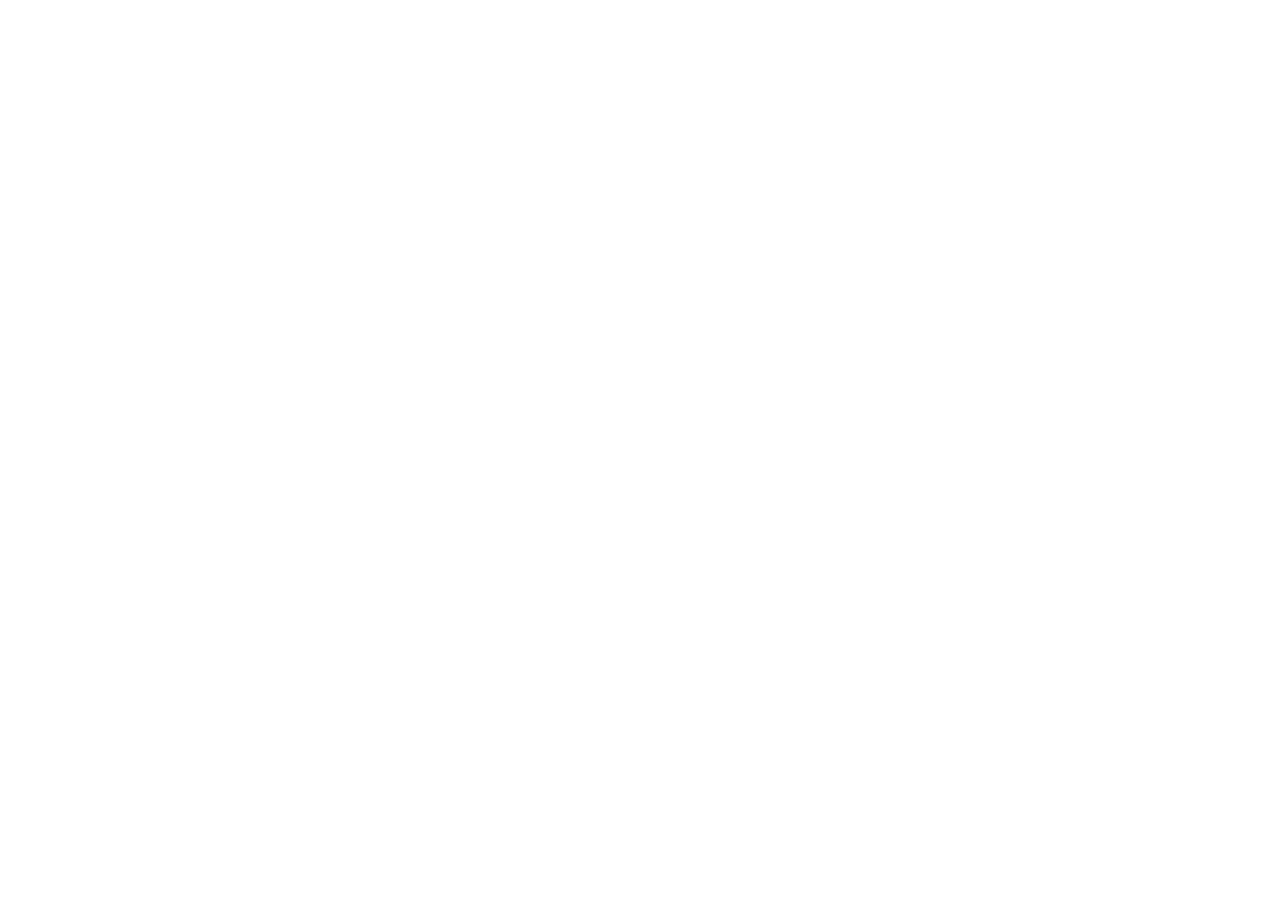
==== index.html @ 0bfb457b "init" ====
<!doctype html>
<html lang="en">
<head>
  <meta charset="utf-8">
  <meta name="viewport" content="width=device-width, initial-scale=1">
  <title>Page Title</title>
  <link rel="stylesheet" href="css/style.css">
  <script src="js/script.js" language="javascript"></script>
</head>
<body>

</body>
</html>
---- css/style.css ----
/* GLOBAL STYLESHEET */
*, *::before, *::after { box-sizing: border-box; }
body { margin: 0; }
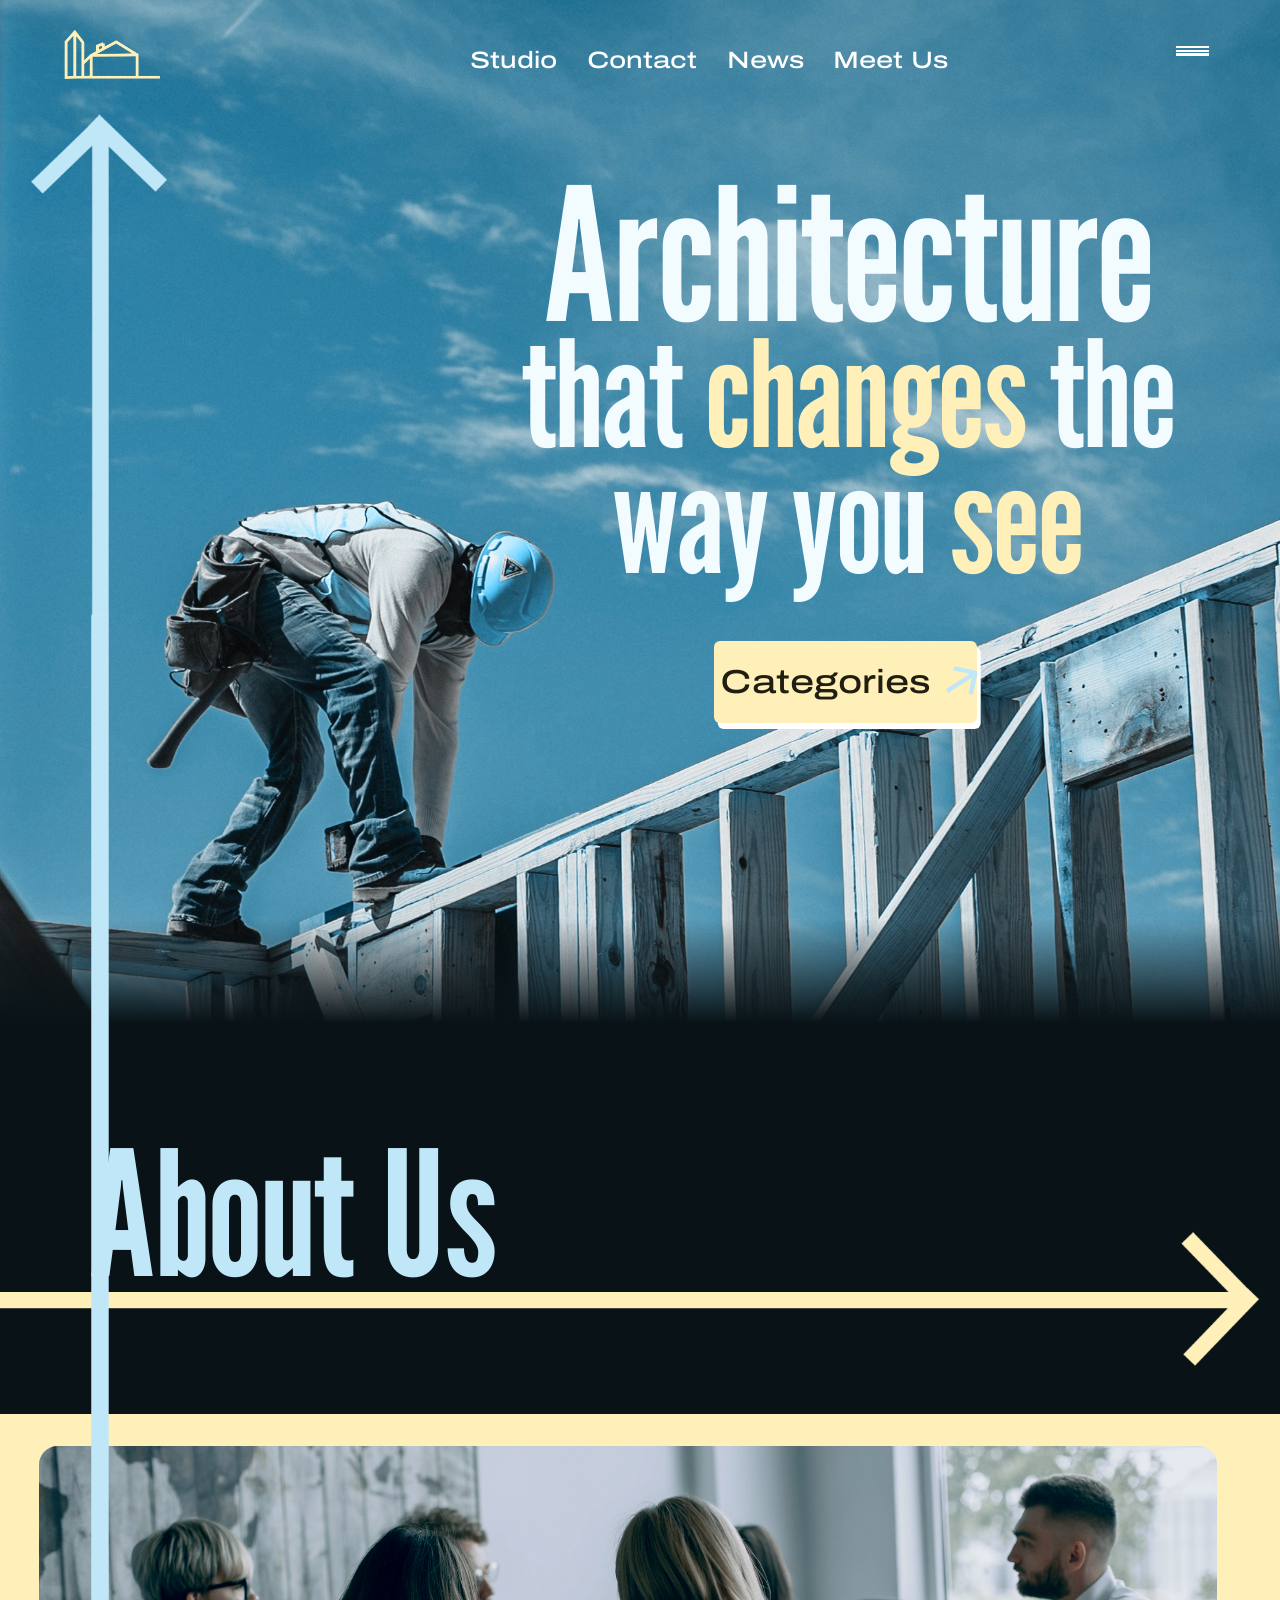
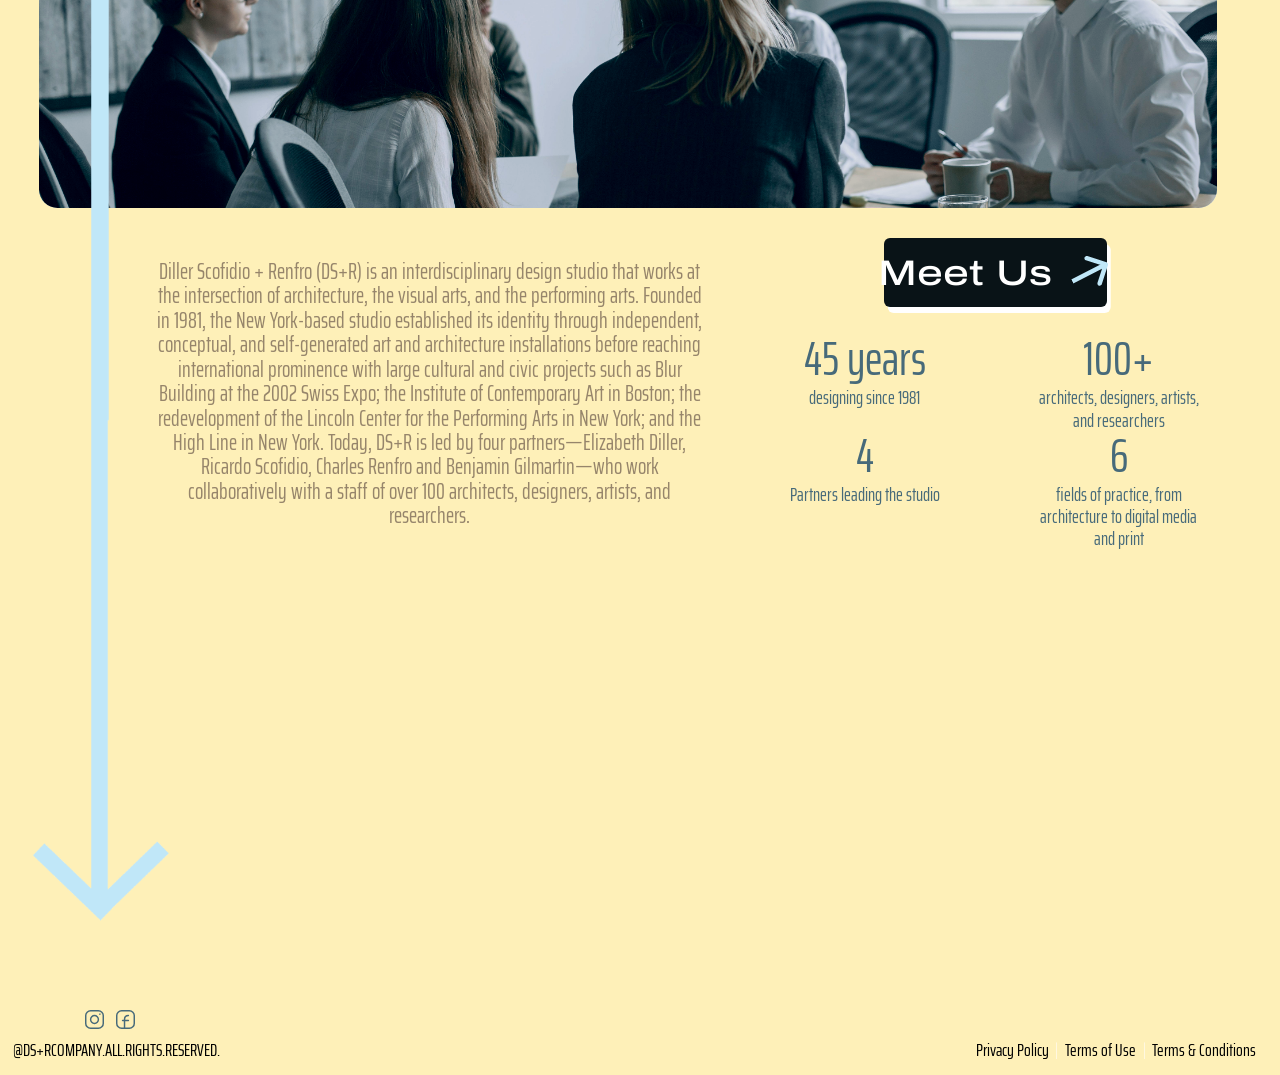
==== commit a9d73c1b: "working home page" ====
--- a/index.html
+++ b/index.html
@@ -3,11 +3,126 @@
 <head>
   <meta charset="utf-8">
   <meta name="viewport" content="width=device-width, initial-scale=1">
-  <title>Page Title</title>
+  <title>DS+R — Architecture that changes the way you see</title>
+  <link rel="preconnect" href="https://fonts.googleapis.com">
+  <link rel="preconnect" href="https://fonts.gstatic.com" crossorigin>
+  <link href="https://fonts.googleapis.com/css2?family=League+Gothic&family=Saira+Extra+Condensed:wght@400;500&family=Archivo:wdth,wght@125,500&display=swap" rel="stylesheet">
   <link rel="stylesheet" href="css/style.css">
-  <script src="js/script.js" language="javascript"></script>
+  <script src="js/script.js" defer></script>
 </head>
 <body>
 
+  <div class="page">
+
+    <!-- ===== Backgrounds ===== -->
+    <div class="hero-photo" aria-hidden="true">
+      <img src="images/homepage-photo.jpg" alt="">
+      <div class="hero-hue"></div>
+    </div>
+    <div class="dark-bg" aria-hidden="true"></div>
+    <div class="yellow-panel" aria-hidden="true"></div>
+    <div class="footer-bg" aria-hidden="true"></div>
+
+    <!-- ===== Navigation ===== -->
+    <header class="nav">
+      <a class="logo" href="index.html" aria-label="DS+R home">
+        <img src="images/logo-dsr.png" alt="DS+R">
+      </a>
+      <nav class="nav-links" id="nav-links" aria-label="Primary">
+        <a href="#about">Studio</a>
+        <a href="contact.html">Contact</a>
+        <a href="news.html">News</a>
+        <a href="meet-us.html">Meet Us</a>
+      </nav>
+      <button class="sandwich" type="button" aria-label="Open menu" aria-expanded="false" aria-controls="nav-links">
+        <span></span><span></span><span></span>
+      </button>
+    </header>
+
+    <!-- ===== Big blue arrows (page-long) ===== -->
+    <div class="blue-arrow blue-arrow--up" aria-hidden="true">
+      <img src="images/arrow-blue.png" alt="">
+    </div>
+    <div class="blue-arrow blue-arrow--down" aria-hidden="true">
+      <img src="images/arrow-blue.png" alt="">
+    </div>
+
+    <!-- ===== Hero ===== -->
+    <section class="hero" aria-labelledby="hero-title">
+      <h1 class="hero-title" id="hero-title">
+        <span class="hero-title__big">Architecture</span><br>
+        that <em>changes</em> the<br>
+        way you <em>see</em>
+      </h1>
+      <a class="btn btn--categories" href="categories.html">
+        <span>Categories</span>
+        <img class="btn__arrow" src="images/arrow-categories.svg" alt="">
+      </a>
+    </section>
+
+    <!-- ===== About Us ===== -->
+    <section class="about" id="about" aria-labelledby="about-title">
+      <h2 class="about-title" id="about-title">About Us</h2>
+
+      <div class="yellow-arrow" aria-hidden="true">
+        <img src="images/arrows-yellow.png" alt="">
+      </div>
+
+      <figure class="about-photo">
+        <img src="images/about-us-photo.jpg" alt="The DS+R team in discussion around a conference table">
+        <div class="about-photo__burn" aria-hidden="true"></div>
+      </figure>
+
+      <p class="about-text">
+        Diller Scofidio + Renfro (DS+R) is an interdisciplinary design studio that works at the intersection of architecture, the visual arts, and the performing arts. Founded in 1981, the New York-based studio established its identity through independent, conceptual, and self-generated art and architecture installations before reaching international prominence with large cultural and civic projects such as Blur Building at the 2002 Swiss Expo; the Institute of Contemporary Art in Boston; the redevelopment of the Lincoln Center for the Performing Arts in New York; and the High Line in New York. Today, DS+R is led by four partners—Elizabeth Diller, Ricardo Scofidio, Charles Renfro and Benjamin Gilmartin—who work collaboratively with a staff of over 100 architects, designers, artists, and researchers.
+      </p>
+
+      <a class="btn btn--meet" href="meet-us.html">
+        <span>Meet Us</span>
+        <img class="btn__arrow" src="images/arrow-meet-us.svg" alt="">
+      </a>
+
+      <ul class="facts">
+        <li class="fact">
+          <span class="fact__number">45 years</span>
+          <span class="fact__label">designing since 1981</span>
+        </li>
+        <li class="fact">
+          <span class="fact__number">100+</span>
+          <span class="fact__label">architects, designers, artists, and researchers</span>
+        </li>
+        <li class="fact">
+          <span class="fact__number">4</span>
+          <span class="fact__label">Partners leading the studio</span>
+        </li>
+        <li class="fact">
+          <span class="fact__number">6</span>
+          <span class="fact__label">fields of practice, from architecture to digital media and print</span>
+        </li>
+      </ul>
+    </section>
+
+    <!-- ===== Footer ===== -->
+    <footer class="footer">
+      <div class="footer__social">
+        <a href="https://www.instagram.com/" aria-label="Instagram" target="_blank" rel="noopener">
+          <img src="images/social-2.svg" alt="">
+        </a>
+        <a href="https://www.facebook.com/" aria-label="Facebook" target="_blank" rel="noopener">
+          <img src="images/social-1.svg" alt="">
+        </a>
+      </div>
+      <p class="footer__copy">@DS+RCOMPANY.ALL.RIGHTS.RESERVED.</p>
+      <nav class="footer__links" aria-label="Legal">
+        <a href="#">Privacy Policy</a>
+        <span class="footer__divider" aria-hidden="true"><img src="images/footer-divider.svg" alt=""></span>
+        <a href="#">Terms of Use</a>
+        <span class="footer__divider" aria-hidden="true"><img src="images/footer-divider.svg" alt=""></span>
+        <a href="#">Terms &amp; Conditions</a>
+      </nav>
+    </footer>
+
+  </div>
+
 </body>
 </html>
--- a/css/style.css
+++ b/css/style.css
@@ -1,3 +1,486 @@
-/* GLOBAL STYLESHEET */
+/* GLOBAL STYLESHEET
+   ------------------------------------------------------------
+   The Figma frame "HomePage/About Us" is 1728 x 3611.
+   The root font-size is set so that 1rem == 1 design pixel at any
+   viewport width, so every value below is copied straight from Figma
+   in rem and the whole page scales proportionally.
+   ------------------------------------------------------------ */
+
+:root {
+  --c-dark:    #091317;   /* About us background */
+  --c-yellow:  #fef0b8;   /* buttons, panels, highlights */
+  --c-blue:    #c0e7f8;   /* arrows, hue overlay, About Us title */
+  --c-ice:     #f2fbfe;   /* hero title */
+  --c-brown:   #96856b;   /* about paragraph */
+  --c-slate:   #476a7a;   /* facts, social icons */
+  --c-ink:     rgba(23, 21, 9, 0.96);
+
+  /* Apotek is the design font; the Google fonts are fallbacks that
+     match its condensed / extended proportions. */
+  --font-comp:     "Apotek Comp", "Saira Extra Condensed", "Arial Narrow", sans-serif;
+  --font-display:  "Apotek Comp", "League Gothic", "Saira Extra Condensed", "Arial Narrow", sans-serif;
+  --font-extended: "Apotek Extended", "Archivo", "Helvetica Neue", Arial, sans-serif;
+}
+
 *, *::before, *::after { box-sizing: border-box; }
-body { margin: 0; }+
+html {
+  font-size: calc(100vw / 1728);
+  -webkit-text-size-adjust: 100%;
+}
+
+body {
+  margin: 0;
+  background: var(--c-dark);
+  color: #fff;
+  font-family: var(--font-comp);
+  overflow-x: hidden;
+}
+
+img { display: block; }
+a { color: inherit; text-decoration: none; }
+ul { margin: 0; padding: 0; list-style: none; }
+h1, h2, p, figure { margin: 0; }
+
+/* ============================================================
+   Page artboard
+   ============================================================ */
+.page {
+  position: relative;
+  width: 100%;
+  height: 3611rem;
+  overflow: hidden;
+  background: #fff;
+  font-size: 16rem;
+}
+
+/* ---------- Backgrounds ---------- */
+.hero-photo {
+  position: absolute;
+  left: -719rem;
+  top: -64rem;
+  width: 3391rem;
+  height: 2261rem;
+}
+.hero-photo img {
+  width: 100%;
+  height: 100%;
+  object-fit: cover;
+}
+.hero-hue {
+  position: absolute;
+  left: 719rem;            /* page x = 0 */
+  top: 20rem;              /* page y = -44 */
+  width: 1728rem;
+  height: 2278rem;
+  background: var(--c-blue);
+  mix-blend-mode: hue;
+}
+
+.dark-bg {
+  position: absolute;
+  left: 0;
+  right: 0;
+  top: 1240rem;
+  bottom: 0;
+  background: linear-gradient(to bottom, rgba(9, 19, 23, 0) 0, var(--c-dark) 140rem);
+}
+
+.yellow-panel {
+  position: absolute;
+  left: 0;
+  right: 0;
+  top: 1909rem;
+  bottom: 0;               /* runs straight into the footer */
+  background: var(--c-yellow);
+}
+
+.footer-bg {
+  position: absolute;
+  left: 0;
+  right: 0;
+  top: 3507rem;
+  height: 104rem;
+  background: var(--c-yellow);
+}
+
+/* ---------- Navigation ---------- */
+.nav {
+  position: absolute;
+  left: 40rem;
+  top: 36rem;
+  width: 1592rem;
+  height: 162rem;
+  z-index: 5;
+}
+.logo {
+  position: absolute;
+  left: 0;
+  top: 0;
+  width: 190rem;
+  height: 162rem;
+}
+.logo img {
+  width: 100%;
+  height: 100%;
+  object-fit: cover;
+}
+
+.nav-links {
+  position: absolute;
+  left: 595rem;            /* page x = 635 */
+  top: 26rem;              /* page y = 62 */
+  display: flex;
+  gap: 40rem;
+  font-family: var(--font-extended);
+  font-stretch: 125%;
+  font-weight: 500;
+  font-size: 32rem;
+  line-height: 38rem;
+  color: #fff;
+  white-space: nowrap;
+}
+.nav-links a {
+  transition: color .2s ease;
+}
+.nav-links a:hover,
+.nav-links a:focus-visible {
+  color: var(--c-yellow);
+}
+
+.sandwich {
+  position: absolute;
+  left: 1547rem;           /* page x = 1587 */
+  top: 26rem;              /* page y = 62 */
+  width: 45rem;
+  height: 13rem;
+  padding: 0;
+  border: 0;
+  background: none;
+  cursor: pointer;
+  display: flex;
+  flex-direction: column;
+  justify-content: space-between;
+}
+.sandwich span {
+  display: block;
+  width: 45rem;
+  height: 3rem;
+  background: #fff;
+  transition: transform .25s ease, opacity .25s ease;
+}
+/* open state: bars become an X */
+.nav.is-open .sandwich span:nth-child(1) { transform: translateY(5rem) rotate(45deg); }
+.nav.is-open .sandwich span:nth-child(2) { opacity: 0; }
+.nav.is-open .sandwich span:nth-child(3) { transform: translateY(-5rem) rotate(-45deg); }
+
+/* ---------- Big blue arrows ---------- */
+.blue-arrow {
+  position: absolute;
+  width: 675rem;
+  height: 4096rem;
+  pointer-events: none;
+  z-index: 3;
+}
+.blue-arrow img {
+  width: 100%;
+  height: 100%;
+  object-fit: cover;
+}
+.blue-arrow--up {
+  left: -245rem;
+  top: -792rem;
+}
+.blue-arrow--down {
+  left: -160rem;
+  top: 254rem;
+  transform: rotate(180deg);
+}
+
+/* ---------- Hero ---------- */
+.hero {
+  position: absolute;
+  inset: 0 0 auto 0;
+  height: 1308rem;
+  z-index: 4;
+}
+
+.hero-title {
+  position: absolute;
+  left: 611rem;
+  top: 258rem;
+  width: 1069rem;
+  font-family: var(--font-display);
+  font-weight: 400;
+  font-size: 200rem;
+  line-height: 170rem;
+  text-align: center;
+  white-space: nowrap;
+  color: var(--c-ice);
+}
+.hero-title__big { font-size: 250rem; }
+.hero-title em {
+  font-style: normal;
+  color: var(--c-yellow);
+}
+
+/* ---------- Buttons (shared) ---------- */
+.btn {
+  position: absolute;
+  display: flex;
+  align-items: center;
+  justify-content: center;
+  border-radius: 8rem;
+  box-shadow: 5rem 8rem 0.8rem 0 #fff;
+  font-family: var(--font-extended);
+  font-stretch: 125%;
+  font-weight: 500;
+  line-height: normal;
+  white-space: nowrap;
+  transition: transform .2s ease, box-shadow .2s ease;
+}
+.btn:hover,
+.btn:focus-visible {
+  transform: translate(2rem, 3rem);
+  box-shadow: 3rem 5rem 0.8rem 0 #fff;
+}
+.btn__arrow { flex: none; }
+
+.btn--categories {
+  left: 964rem;
+  top: 865rem;
+  width: 355.44rem;
+  height: 111rem;
+  gap: 18rem;
+  padding-left: 10rem;
+  background: var(--c-yellow);
+  color: var(--c-ink);
+  font-size: 45rem;
+}
+.btn--categories .btn__arrow {
+  width: 47.94rem;
+  height: 44.17rem;
+  transform: rotate(-30.96deg);
+}
+
+.btn--meet {
+  left: 1194rem;
+  top: 1173rem;            /* page y = 2481 (inside .about, which starts at 1308) */
+  width: 301rem;
+  height: 94rem;
+  gap: 24rem;
+  padding-right: 6rem;
+  background: var(--c-dark);
+  color: #fff;
+  font-size: 48rem;
+  z-index: 4;
+}
+.btn--meet .btn__arrow {
+  width: 53.5rem;
+  height: 44.18rem;
+  transform: rotate(-27.09deg);
+}
+
+/* ---------- About Us ---------- */
+.about {
+  position: absolute;
+  left: 0;
+  right: 0;
+  top: 1308rem;
+  height: 2199rem;
+  z-index: 2;
+}
+
+.about-title {
+  position: absolute;
+  left: -30rem;
+  top: 244rem;             /* page y = 1552 */
+  width: 851rem;
+  font-family: var(--font-display);
+  font-weight: 400;
+  font-size: 235rem;
+  line-height: 170rem;
+  text-align: center;
+  color: var(--c-blue);
+  white-space: nowrap;
+}
+
+.yellow-arrow {
+  position: absolute;
+  left: -1405rem;
+  top: 270rem;             /* page y = 1578 */
+  width: 4023rem;
+  height: 663rem;
+  display: flex;
+  align-items: center;
+  justify-content: center;
+  pointer-events: none;
+  z-index: 3;
+}
+.yellow-arrow img {
+  flex: none;
+  width: 663rem;
+  height: 4023rem;
+  object-fit: cover;
+  transform: rotate(90deg);
+}
+
+.about-photo {
+  position: absolute;
+  left: 53rem;
+  top: 644rem;             /* page y = 1952 */
+  width: 1590rem;
+  height: 489rem;
+  border-radius: 25rem;
+  overflow: hidden;
+  isolation: isolate;
+  z-index: 4;
+}
+.about-photo img {
+  position: absolute;
+  left: 0;
+  top: -23.91%;
+  width: 100%;
+  height: 216.8%;
+  object-fit: cover;
+}
+.about-photo__burn {
+  position: absolute;
+  inset: 0;
+  background: var(--c-blue);
+  mix-blend-mode: color-burn;
+}
+
+.about-text {
+  position: absolute;
+  left: 204rem;
+  top: 1203rem;            /* page y = 2511 */
+  width: 753rem;
+  font-family: var(--font-comp);
+  font-weight: 400;
+  font-size: 30rem;
+  line-height: 33rem;
+  text-align: center;
+  color: var(--c-brown);
+  z-index: 4;
+}
+
+.facts {
+  position: absolute;
+  left: 1048rem;
+  top: 1298rem;            /* page y = 2606 */
+  width: 582rem;
+  display: grid;
+  grid-template-columns: 239rem 239rem;
+  column-gap: 104rem;
+  grid-auto-rows: 130rem;
+  font-family: var(--font-comp);
+  text-align: center;
+  color: var(--c-slate);
+  z-index: 4;
+}
+.fact {
+  display: flex;
+  flex-direction: column;
+}
+.fact__number {
+  font-size: 64rem;
+  line-height: 77rem;
+}
+.fact__label {
+  font-size: 25rem;
+  line-height: 30rem;
+}
+
+/* ---------- Footer ---------- */
+.footer {
+  position: absolute;
+  left: 17rem;
+  top: 3524rem;
+  width: 1679rem;
+  height: 63rem;
+  font-family: var(--font-comp);
+  font-size: 24rem;
+  line-height: normal;
+  color: #000;
+  z-index: 4;
+}
+.footer__social {
+  position: absolute;
+  left: 99rem;             /* page x = 116 */
+  top: 0;
+  display: flex;
+  gap: 17rem;
+}
+.footer__social a {
+  width: 24rem;
+  height: 24rem;
+  display: block;
+}
+.footer__social img {
+  width: 26rem;
+  height: 26rem;
+  margin: -1rem;
+}
+.footer__copy {
+  position: absolute;
+  left: 0;                 /* page x = 17 */
+  top: 34rem;              /* page y = 3558 */
+  width: 258rem;
+  text-align: center;
+  white-space: nowrap;
+}
+.footer__links {
+  position: absolute;
+  right: 0;                /* ends at page x = 1696 */
+  top: 34rem;              /* page y = 3558 */
+  display: flex;
+  align-items: center;
+  gap: 10rem;
+  white-space: nowrap;
+}
+.footer__links a:hover,
+.footer__links a:focus-visible {
+  text-decoration: underline;
+}
+.footer__divider {
+  display: flex;
+  align-items: center;
+  justify-content: center;
+  width: 2rem;
+  height: 23rem;
+  margin-top: 3rem;
+}
+.footer__divider img {
+  flex: none;
+  width: 23rem;
+  height: 2rem;
+  transform: rotate(90deg);
+}
+
+/* ============================================================
+   Small screens: keep the artboard scale but expose the nav
+   through the hamburger (the links get too small to read).
+   ============================================================ */
+@media (max-width: 900px) {
+  .nav-links {
+    display: none;
+    position: absolute;
+    left: auto;
+    right: 0;
+    top: 60rem;
+    flex-direction: column;
+    align-items: flex-end;
+    gap: 24rem;
+    padding: 32rem 40rem;
+    background: rgba(9, 19, 23, 0.92);
+    border-radius: 16rem;
+    font-size: 64rem;
+    line-height: 1.2;
+  }
+  .nav.is-open .nav-links { display: flex; }
+  .sandwich { width: 90rem; height: 26rem; }
+  .sandwich span { width: 90rem; height: 6rem; }
+  .nav.is-open .sandwich span:nth-child(1) { transform: translateY(10rem) rotate(45deg); }
+  .nav.is-open .sandwich span:nth-child(3) { transform: translateY(-10rem) rotate(-45deg); }
+}
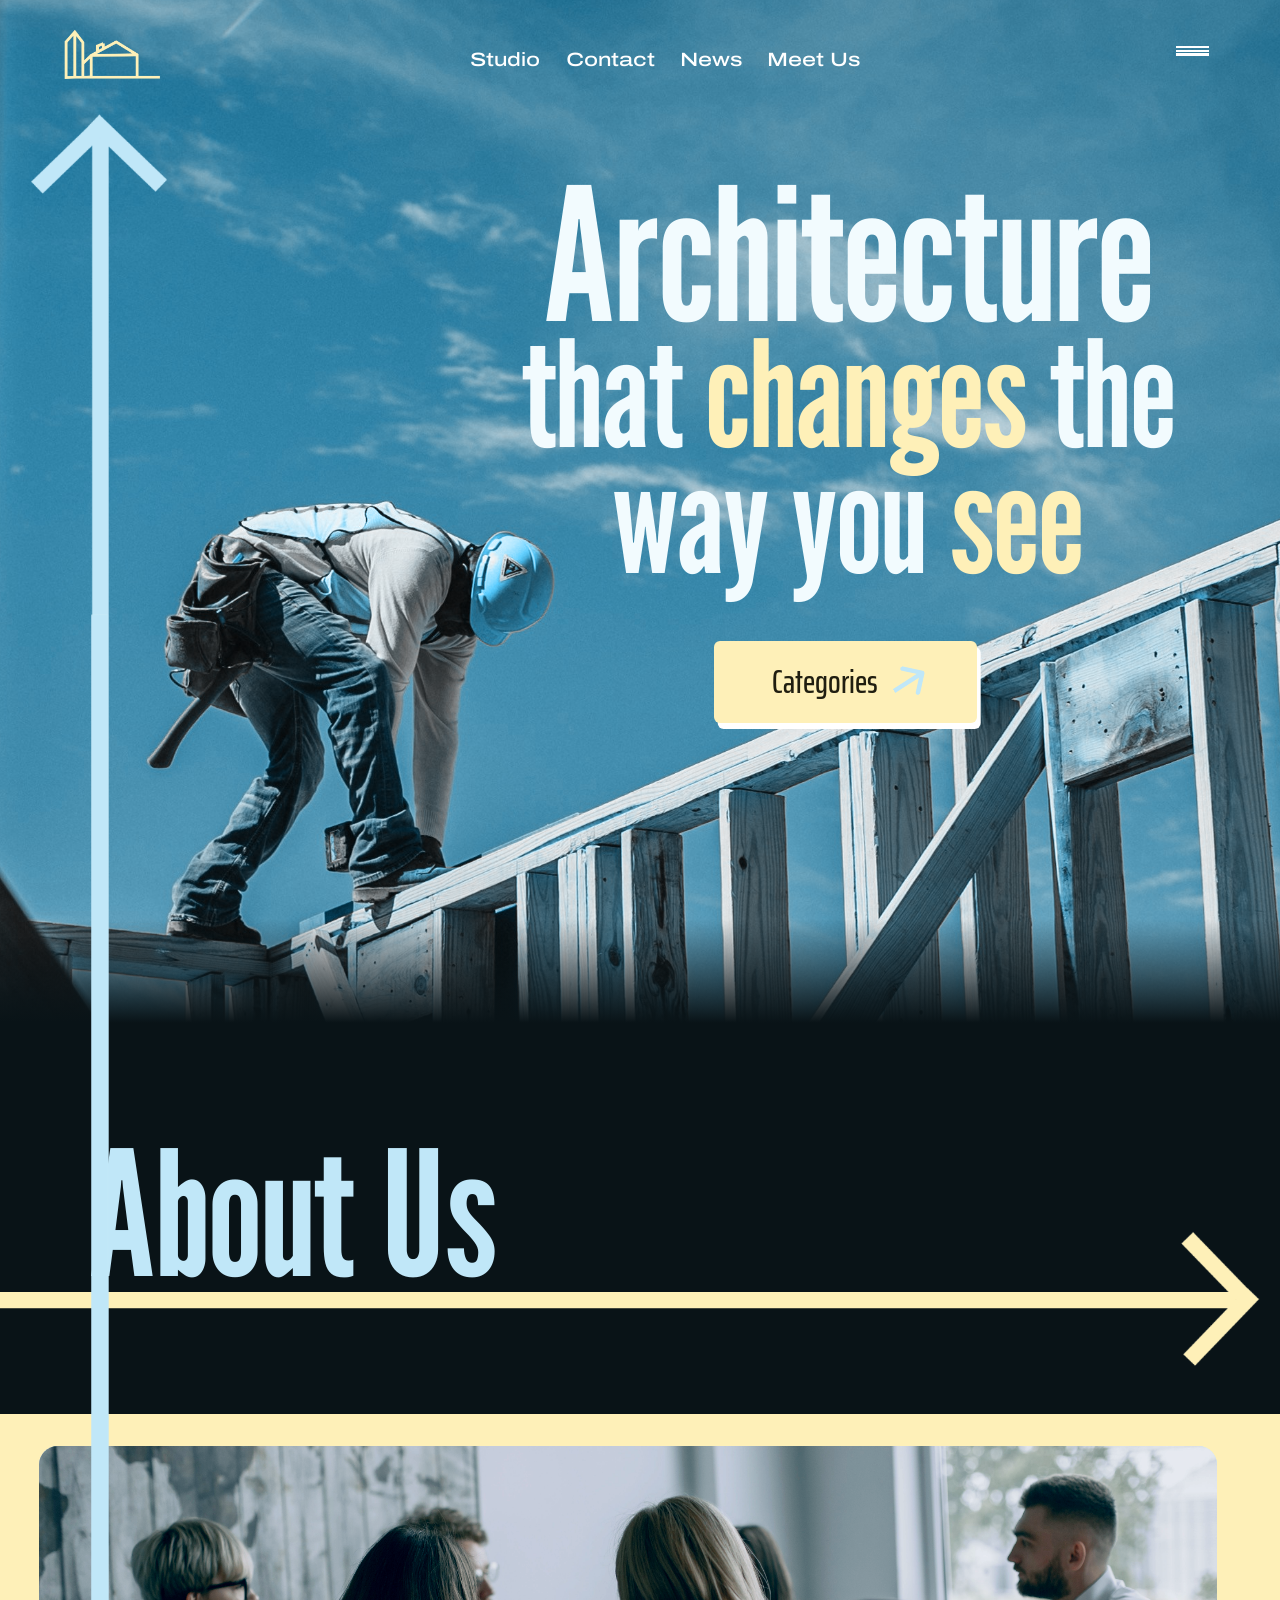
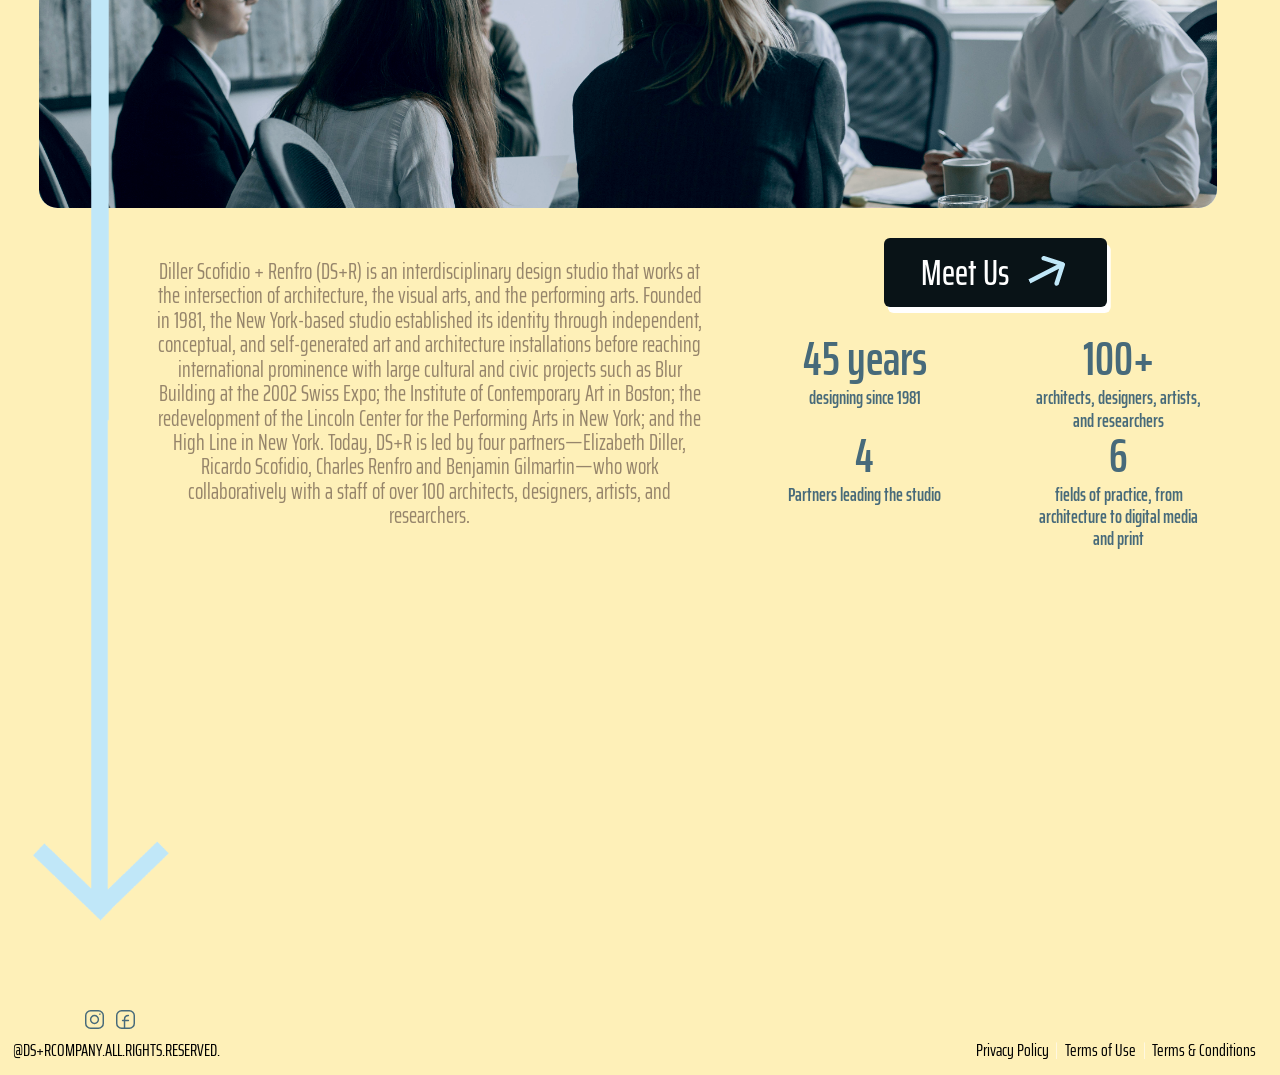
==== commit f83e9fc2: "where im at now" ====
--- a/index.html
+++ b/index.html
@@ -126,3 +126,4 @@
 
 </body>
 </html>
+
--- a/css/style.css
+++ b/css/style.css
@@ -131,11 +131,11 @@
   left: 595rem;            /* page x = 635 */
   top: 26rem;              /* page y = 62 */
   display: flex;
-  gap: 40rem;
+  gap: 34rem;
   font-family: var(--font-extended);
   font-stretch: 125%;
   font-weight: 500;
-  font-size: 32rem;
+  font-size: 26rem;
   line-height: 38rem;
   color: #fff;
   white-space: nowrap;
@@ -232,10 +232,12 @@
   justify-content: center;
   border-radius: 8rem;
   box-shadow: 5rem 8rem 0.8rem 0 #fff;
-  font-family: var(--font-extended);
-  font-stretch: 125%;
+  font-family: var(--font-comp);
+  font-stretch: normal;
   font-weight: 500;
+  letter-spacing: normal;
   line-height: normal;
+  word-spacing: normal;
   white-space: nowrap;
   transition: transform .2s ease, box-shadow .2s ease;
 }
@@ -375,6 +377,7 @@
   column-gap: 104rem;
   grid-auto-rows: 130rem;
   font-family: var(--font-comp);
+  font-weight: 600;
   text-align: center;
   color: var(--c-slate);
   z-index: 4;
